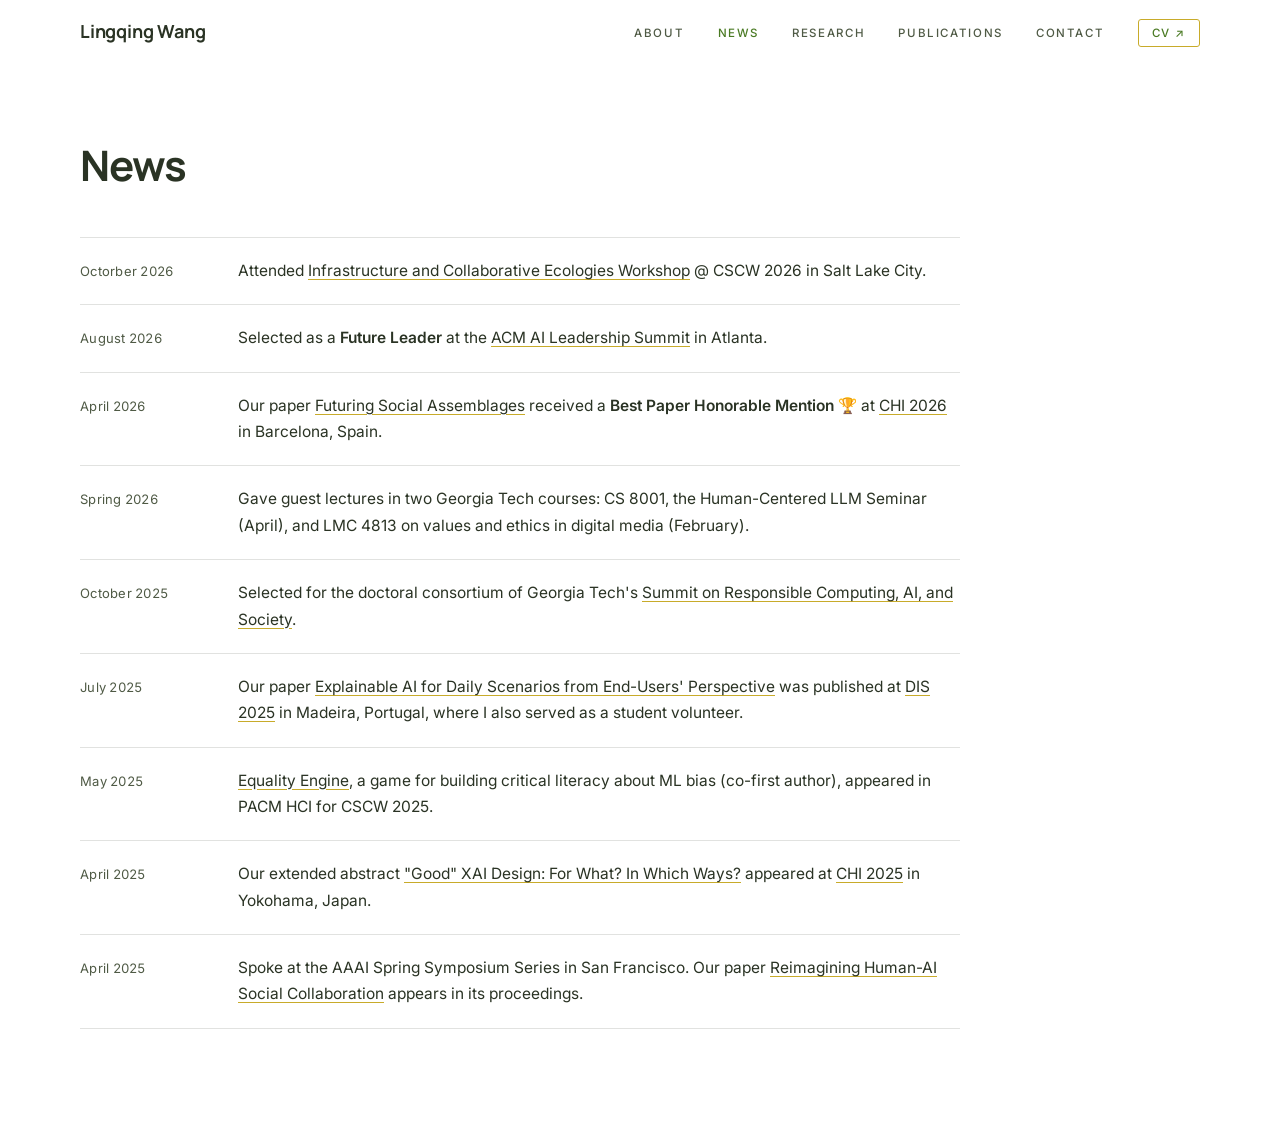
==== news.html @ 89594ce2 "Expand site: research, news and publication pages, new figures Add Research, News and Publications p" ====
<!DOCTYPE html>
<html lang="en">
<head>
  <meta charset="UTF-8">
  <meta name="viewport" content="width=device-width, initial-scale=1.0">
  <title>News · Lingqing Wang</title>
  <meta name="description" content="News and updates from Lingqing Wang, a Ph.D. student in Human-Centered Computing at Georgia Tech.">
  <link rel="icon" href="Images/favicon.svg" type="image/svg+xml">
  <link rel="preconnect" href="https://fonts.googleapis.com">
  <link rel="preconnect" href="https://fonts.gstatic.com" crossorigin>
  <link href="https://fonts.googleapis.com/css2?family=Manrope:wght@500;600;700&family=Inter:wght@400;500;600&display=swap" rel="stylesheet">
  <link rel="stylesheet" href="style.css">
  <script>document.documentElement.classList.add("js");</script>
</head>
<body>
  <a class="skip-link" href="#main">Skip to content</a>

  <!-- Navigation -->
  <header class="site-nav">
    <nav class="wrap nav-inner" aria-label="Main">
      <a href="index.html" class="nav-logo">Lingqing Wang</a>
      <button class="nav-toggle" type="button" aria-label="Open menu" aria-expanded="false" aria-controls="nav-links">
        <span></span><span></span><span></span>
      </button>
      <ul class="nav-links" id="nav-links">
        <li><a href="index.html#about">About</a></li>
        <li><a href="news.html" class="is-active" aria-current="page">News</a></li>
        <li><a href="research.html">Research</a></li>
        <li><a href="publications.html">Publications</a></li>
        <li><a href="index.html#contact">Contact</a></li>
        <li><a href="CV.pdf" class="nav-cv" target="_blank" rel="noopener">CV ↗</a></li>
      </ul>
    </nav>
  </header>

  <main id="main" class="subpage">

    <section id="news" class="section news">
      <div class="wrap">
        <h1 class="section-title" data-reveal>News</h1>
        <ul class="news-list" data-reveal>
          <li class="news-item">
            <span class="news-date">Octorber 2026</span>
            <p class="news-text">Attended <a href="https://cscw2026-infrastructure-workshop.github.io/" target="_blank" rel="noopener">Infrastructure and Collaborative Ecologies Workshop</a> @ CSCW 2026 in Salt Lake City.</p>
          </li>
          <li class="news-item">
            <span class="news-date">August 2026</span>
            <p class="news-text">Selected as a <strong>Future Leader</strong> at the <a href="https://aisummit26.acm.org/" target="_blank" rel="noopener">ACM AI Leadership Summit</a> in Atlanta.</p>
          </li>
          <li class="news-item">
            <span class="news-date">April 2026</span>
            <p class="news-text">Our paper <a href="Projects/project-social-assemblages.html">Futuring Social Assemblages</a> received a <strong>Best Paper Honorable Mention</strong> 🏆 at <a href="https://chi2026.acm.org/" target="_blank" rel="noopener">CHI 2026</a> in Barcelona, Spain.</p>
          </li>
          <li class="news-item">
            <span class="news-date">Spring 2026</span>
            <p class="news-text">Gave guest lectures in two Georgia Tech courses: CS 8001, the Human-Centered LLM Seminar (April), and LMC 4813 on values and ethics in digital media (February).</p>
          </li>
          <li class="news-item">
            <span class="news-date">October 2025</span>
            <p class="news-text">Selected for the doctoral consortium of Georgia Tech's <a href="https://rcais.github.io/" target="_blank" rel="noopener">Summit on Responsible Computing, AI, and Society</a>.</p>
          </li>
          <li class="news-item">
            <span class="news-date">July 2025</span>
            <p class="news-text">Our paper <a href="Projects/project-everyday-xai.html">Explainable AI for Daily Scenarios from End-Users' Perspective</a> was published at <a href="https://dis.acm.org/2025/" target="_blank" rel="noopener">DIS 2025</a> in Madeira, Portugal, where I also served as a student volunteer.</p>
          </li>
          <li class="news-item">
            <span class="news-date">May 2025</span>
            <p class="news-text"><a href="Projects/project-equality-engine.html">Equality Engine</a>, a game for building critical literacy about ML bias (co-first author), appeared in PACM HCI for CSCW 2025.</p>
          </li>
          <li class="news-item">
            <span class="news-date">April 2025</span>
            <p class="news-text">Our extended abstract <a href="Projects/project-good-xai.html">"Good" XAI Design: For What? In Which Ways?</a> appeared at <a href="https://chi2025.acm.org/" target="_blank" rel="noopener">CHI 2025</a> in Yokohama, Japan.</p>
          </li>
          <li class="news-item">
            <span class="news-date">April 2025</span>
            <p class="news-text">Spoke at the AAAI Spring Symposium Series in San Francisco. Our paper <a href="https://doi.org/10.1609/aaaiss.v5i1.35575" target="_blank" rel="noopener">Reimagining Human-AI Social Collaboration</a> appears in its proceedings.</p>
          </li>
        </ul>
      </div>
    </section>

  </main>

  <script src="script.js"></script>
</body>
</html>
---- style.css ----
/* ---------- Colour palette ----------
 * Colours live in Palettes/, one file per palette (matcha.css, autumn.css, taupe.css).
 * To switch palettes, change the file name in the @import below.
 * Also copy that palette's favicon (named in its header) over Images/favicon.svg.
 * To add a palette, copy a file in Palettes/, rename it, and edit the hex values.
 */
@import url("Palettes/matcha.css");

/*
 * Lingqing Wang — personal website
 * One stylesheet for the home page (index.html) and the project pages (Projects/*.html).
 * Fonts and layout sizes live in :root below; colours live in the palette file imported above.
 */

/* ---------- Tokens ---------- */
:root {
  --display: "Manrope", "Inter", system-ui, -apple-system, "Segoe UI", Roboto, sans-serif;
  --sans: "Inter", system-ui, -apple-system, "Segoe UI", Roboto, sans-serif;

  --wrap: 1120px;
  --wrap-narrow: 860px;
  --gutter: clamp(16px, 5vw, 56px);
  --section-y: clamp(72px, 9vw, 128px);
  --nav-h: 64px;
  --radius: 6px;
}

/* ---------- Base ---------- */
*,
*::before,
*::after { box-sizing: border-box; }

* { margin: 0; padding: 0; }

html {
  scroll-behavior: smooth;
  scroll-padding-top: calc(var(--nav-h) + 8px);
  -webkit-text-size-adjust: 100%;
}

body {
  background: var(--paper);
  color: var(--ink);
  font-family: var(--sans);
  font-size: 16px;
  line-height: 1.7;
  -webkit-font-smoothing: antialiased;
  -moz-osx-font-smoothing: grayscale;
  text-rendering: optimizeLegibility;
}

body.no-scroll { overflow: hidden; }

img,
svg { display: block; max-width: 100%; }

a { color: inherit; text-decoration: none; }

ul,
ol { list-style: none; }

strong { font-weight: 600; }

:focus-visible {
  outline: 2px solid var(--clay);
  outline-offset: 3px;
  border-radius: 2px;
}

.sr-only {
  position: absolute;
  width: 1px;
  height: 1px;
  overflow: hidden;
  clip: rect(0 0 0 0);
  white-space: nowrap;
}

.skip-link {
  position: absolute;
  left: 16px;
  top: -48px;
  z-index: 300;
  padding: 8px 14px;
  background: var(--dark);
  color: var(--paper);
  font-size: 13px;
  border-radius: 4px;
  transition: top 0.2s ease;
}
.skip-link:focus { top: 12px; }

.wrap {
  width: min(var(--wrap), 100% - 2 * var(--gutter));
  margin-inline: auto;
}

.wrap--narrow { width: min(var(--wrap-narrow), 100% - 2 * var(--gutter)); }

.section { padding-block: var(--section-y); }

.section--dark {
  background: var(--dark);
  color: var(--paper);
}

.section-title {
  font-family: var(--display);
  font-weight: 700;
  font-size: clamp(30px, 3.6vw, 42px);
  line-height: 1.15;
  letter-spacing: -0.025em;
  margin-bottom: clamp(32px, 4.5vw, 48px);
}

/* Links inside running text. Any link added to the About bio paragraphs
   gets this look automatically (the news window has its own style). */
.inline-link,
.about-text > p a {
  text-decoration: underline;
  text-decoration-color: var(--accent-line);
  text-decoration-thickness: 1px;
  text-underline-offset: 3px;
  transition: color 0.2s ease, text-decoration-color 0.2s ease;
}
.inline-link:hover,
.about-text > p a:hover {
  color: var(--clay);
  text-decoration-color: var(--clay);
}

/* ---------- Navigation ---------- */
.site-nav {
  position: fixed;
  inset: 0 0 auto;
  z-index: 200;
  height: var(--nav-h);
  background: color-mix(in srgb, var(--paper) 90%, transparent);
  -webkit-backdrop-filter: blur(10px);
  backdrop-filter: blur(10px);
  border-bottom: 1px solid transparent;
  transition: border-color 0.3s ease;
}
.site-nav.is-scrolled { border-bottom-color: var(--line); }

.nav-inner {
  height: 100%;
  display: flex;
  align-items: center;
  justify-content: space-between;
  gap: 24px;
}

.nav-logo {
  font-family: var(--display);
  font-size: 18px;
  font-weight: 700;
  letter-spacing: -0.01em;
  white-space: nowrap;
}

.nav-links {
  display: flex;
  align-items: center;
  gap: clamp(18px, 2.6vw, 34px);
}

.nav-links a {
  font-size: 11.5px;
  font-weight: 500;
  letter-spacing: 0.14em;
  text-transform: uppercase;
  color: var(--ink-soft);
  transition: color 0.2s ease;
}
.nav-links a:hover,
.nav-links a.is-active { color: var(--clay); }

.nav-links .nav-cv {
  padding: 6px 13px;
  border: 1px solid var(--accent-line);
  border-radius: 3px;
  color: var(--clay);
}
.nav-links .nav-cv:hover {
  background: var(--blush);
  color: var(--ink);
}

.nav-toggle {
  display: none;
  width: 40px;
  height: 40px;
  margin-right: -8px;
  border: 0;
  background: none;
  cursor: pointer;
  position: relative;
  z-index: 2;
}
.nav-toggle span {
  position: absolute;
  left: 10px;
  right: 10px;
  height: 1.5px;
  background: var(--ink);
  transition: transform 0.3s ease, opacity 0.2s ease, background 0.3s ease;
}
.nav-toggle span:nth-child(1) { top: 14px; }
.nav-toggle span:nth-child(2) { top: 19.5px; }
.nav-toggle span:nth-child(3) { top: 25px; }

/* ---------- About ---------- */
.about {
  padding-top: calc(var(--nav-h) + clamp(48px, 8vw, 104px));
  padding-bottom: var(--section-y);
}

.about-grid {
  display: grid;
  grid-template-columns: minmax(0, 1fr) 250px;
  gap: clamp(40px, 7vw, 96px);
  align-items: start;
}

.about-text p {
  font-size: 16.5px;
  line-height: 1.8;
  margin-bottom: 1.15em;
  max-width: 68ch;
}

.about-links {
  display: flex;
  flex-wrap: wrap;
  justify-content: center;
  gap: 10px 18px;
  margin-top: 18px;
}

.about-links a {
  font-size: 13px;
  letter-spacing: 0.02em;
  color: var(--ink-soft);
  padding-bottom: 2px;
  border-bottom: 1px solid var(--line);
  transition: color 0.2s ease, border-color 0.2s ease;
}
.about-links a:hover {
  color: var(--clay);
  border-color: var(--clay);
}
.about-links .about-link-accent { color: var(--clay); border-color: var(--accent-line); }

/* photo, caption and links stay together while the bio scrolls */
.about-side { position: sticky; top: calc(var(--nav-h) + 32px); }

.about-photo img {
  width: 100%;
  height: auto;
  aspect-ratio: 5 / 6;
  object-fit: cover;
  border-radius: 2px;
  background: var(--paper-deep);
}

.about-photo figcaption {
  margin-top: 16px;
  font-family: var(--display);
  font-size: 16px;
  font-weight: 700;
  letter-spacing: -0.01em;
  line-height: 1.35;
  text-align: center;
}
.about-photo figcaption span {
  display: block;
  font-family: var(--sans);
  font-size: 12px;
  letter-spacing: 0.08em;
  text-transform: uppercase;
  color: var(--ink-soft);
  margin-top: 6px;
}

/* ---------- News ---------- */
/* ---------- Standalone pages: News, Research, Publications ---------- */
.subpage > .section:first-child { padding-top: calc(var(--nav-h) + clamp(40px, 6vw, 80px)); }
.subpage > .section:only-child { min-height: 100vh; }
.subpage .news { border-top: 0; }

.news { border-top: 1px solid var(--line); }

.news-list { max-width: 880px; }

/* News scrolls inside its own box; edges fade where more items are hidden */
.news-scroll {
  max-width: 880px;
  max-height: 470px; /* ends partway through an item, so it reads as scrollable */
  overflow-y: auto;
  padding-right: 10px;
  scrollbar-width: thin;
  scrollbar-color: var(--sand) transparent;
  --fade: 56px;
}
.news-scroll:focus-visible { outline: 2px solid var(--clay); outline-offset: 6px; }
.news-scroll.can-scroll-down {
  -webkit-mask-image: linear-gradient(to bottom, #000 calc(100% - var(--fade)), transparent);
          mask-image: linear-gradient(to bottom, #000 calc(100% - var(--fade)), transparent);
}
.news-scroll.can-scroll-up {
  -webkit-mask-image: linear-gradient(to top, #000 calc(100% - var(--fade)), transparent);
          mask-image: linear-gradient(to top, #000 calc(100% - var(--fade)), transparent);
}
.news-scroll.can-scroll-up.can-scroll-down {
  -webkit-mask-image: linear-gradient(to bottom, transparent, #000 var(--fade), #000 calc(100% - var(--fade)), transparent);
          mask-image: linear-gradient(to bottom, transparent, #000 var(--fade), #000 calc(100% - var(--fade)), transparent);
}

.news-item {
  display: grid;
  grid-template-columns: 130px minmax(0, 1fr);
  gap: 28px;
  padding-block: 20px;
  border-bottom: 1px solid var(--line);
}
.news-item:first-child { border-top: 1px solid var(--line); }

.news-date {
  font-size: 13px;
  letter-spacing: 0.02em;
  color: var(--ink-soft);
  font-variant-numeric: tabular-nums;
  padding-top: 2px;
}

.news-text { font-size: 15.5px; line-height: 1.7; }
.news-text a {
  text-decoration: underline;
  text-decoration-color: var(--accent-line);
  text-underline-offset: 3px;
  transition: color 0.2s ease;
}
.news-text a:hover { color: var(--clay); }

/* ---------- News window in About (items load from news.html) ---------- */
.about-news { margin-top: clamp(32px, 4vw, 44px); max-width: 68ch; }
.about-news-head {
  display: flex;
  align-items: baseline;
  justify-content: space-between;
  gap: 16px;
  padding-bottom: 10px;
  border-bottom: 1px solid var(--line);
}
.about-news-title {
  font-family: var(--display);
  font-size: 18px;
  font-weight: 700;
  letter-spacing: -0.015em;
}
.about-news-all {
  font-size: 13px;
  color: var(--clay);
  border-bottom: 1px solid var(--accent-line);
  padding-bottom: 1px;
  transition: color 0.2s ease;
}
.about-news-all:hover { color: var(--clay-deep); }

.news-scroll--compact { max-height: 252px; --fade: 40px; }
.news-scroll--compact .news-item {
  grid-template-columns: 96px minmax(0, 1fr);
  gap: 16px;
  padding-block: 12px;
}
.news-scroll--compact .news-item:first-child { border-top: 0; }
.news-scroll--compact .news-date { font-size: 12.5px; }
.news-scroll--compact .news-text,
.about-text .news-fallback { font-size: 14.5px; line-height: 1.6; margin: 0; max-width: none; }
.about-text .news-fallback { padding-block: 12px; }

/* ---------- Research cards ---------- */
.project-grid {
  display: grid;
  grid-template-columns: repeat(2, minmax(0, 1fr));
  gap: clamp(20px, 3vw, 32px);
}

.project-card {
  display: flex;
  flex-direction: column;
  border: 1px solid var(--line-on-dark);
  border-radius: var(--radius);
  background: rgba(255, 255, 255, 0.045);
  overflow: hidden;
  transition: transform 0.35s ease, border-color 0.35s ease, background 0.35s ease;
}
.project-card:hover,
.project-card:focus-visible {
  transform: translateY(-4px);
  border-color: color-mix(in srgb, var(--blush) 55%, transparent);
  background: rgba(255, 255, 255, 0.07);
}

.card-visual {
  aspect-ratio: 16 / 10;
  background: var(--paper);
  overflow: hidden;
}
.card-visual img {
  width: 100%;
  height: 100%;
  object-fit: cover;
  transition: transform 0.6s ease;
}
.project-card:hover .card-visual img { transform: scale(1.03); }

.card-body {
  flex: 1;
  display: flex;
  flex-direction: column;
  gap: 14px;
  padding: 24px 28px 28px;
}

.card-title {
  font-family: var(--display);
  font-size: clamp(18px, 1.6vw, 21px);
  font-weight: 700;
  letter-spacing: -0.015em;
  line-height: 1.3;
  color: var(--paper);
}

.card-summary {
  font-size: 14.5px;
  line-height: 1.65;
  color: var(--sand);
}

.card-more {
  margin-top: auto;
  padding-top: 6px;
  font-size: 11.5px;
  font-weight: 500;
  letter-spacing: 0.12em;
  text-transform: uppercase;
  color: var(--blush);
}
.card-more::after {
  content: " →";
  display: inline-block;
  transition: transform 0.3s ease;
}
.project-card:hover .card-more::after { transform: translateX(4px); }

/* first card spans the grid, image beside text */
.project-card--featured {
  grid-column: 1 / -1;
  flex-direction: row;
}
.project-card--featured .card-visual {
  flex: 0 0 54%;
  aspect-ratio: auto;
  min-height: 340px;
  background: #fff;
}
.project-card--featured .card-visual img { object-fit: contain; }
.project-card--featured .card-body {
  justify-content: center;
  padding: clamp(28px, 3vw, 40px);
}
.project-card--featured .card-title { font-size: clamp(21px, 2.1vw, 26px); }
.project-card--reverse { flex-direction: row-reverse; }
.project-card--featured .card-visual--board {
  background: var(--paper);
  padding: clamp(12px, 2vw, 22px);
}

/* meta row: year · organisation pills · award (cards and project pages) */
.project-meta {
  display: flex;
  flex-wrap: wrap;
  align-items: center;
  gap: 8px;
}

.meta-year {
  font-size: 11.5px;
  font-weight: 500;
  letter-spacing: 0.1em;
  color: var(--sand);
  margin-right: 4px;
}

.meta-pill {
  font-size: 11.5px;
  padding: 3px 10px;
  border-radius: 999px;
  background: color-mix(in srgb, var(--blush) 14%, transparent);
  color: var(--blush);
}

.meta-award {
  font-size: 11.5px;
  font-weight: 600;
  padding: 3px 10px;
  border-radius: 999px;
  background: var(--blush);
  color: var(--ink);
}

.tag-list {
  display: flex;
  flex-wrap: wrap;
  gap: 6px;
}
.tag {
  font-size: 11.5px;
  padding: 4px 10px;
  border-radius: 999px;
  background: color-mix(in srgb, var(--paper) 8%, transparent);
  color: var(--sand);
}

/* ---------- Publications ---------- */
.pub-year-group {
  display: grid;
  grid-template-columns: 110px minmax(0, 1fr);
  gap: 32px;
  padding-block: 34px;
  border-top: 1px solid var(--line);
}
.pub-year-group:last-child { border-bottom: 1px solid var(--line); }

.pub-year {
  font-family: var(--display);
  font-size: 22px;
  font-weight: 700;
  letter-spacing: -0.02em;
  line-height: 1.1;
  color: var(--stone);
}

.pub-list {
  display: flex;
  flex-direction: column;
  gap: 28px;
}

.pub-title {
  font-size: 15.5px;
  font-weight: 500;
  line-height: 1.45;
}
.pub-title a { transition: color 0.2s ease; }
.pub-title a:hover { color: var(--clay); }

.pub-authors {
  font-size: 14px;
  color: var(--ink-soft);
  margin-top: 4px;
}
.pub-authors .me { color: var(--ink); font-weight: 600; }

.pub-venue {
  font-size: 12.5px;
  font-weight: 500;
  letter-spacing: 0.04em;
  color: var(--clay);
  margin-top: 4px;
}
.pub-note {
  margin-left: 8px;
  font-weight: 400;
  letter-spacing: 0;
  color: var(--ink-soft);
}

.pub-award {
  display: inline-block;
  margin-bottom: 8px;
  padding: 3px 10px;
  border-radius: 999px;
  font-size: 11.5px;
  font-weight: 600;
  background: color-mix(in srgb, var(--blush) 32%, transparent);
  color: var(--clay-deep);
}

.pub-links {
  display: flex;
  flex-wrap: wrap;
  gap: 6px 16px;
  margin-top: 8px;
}
.pub-links a {
  font-size: 12px;
  letter-spacing: 0.04em;
  color: var(--ink-soft);
  border-bottom: 1px solid var(--line);
  transition: color 0.2s ease, border-color 0.2s ease;
}
.pub-links a:hover { color: var(--clay); border-color: var(--clay); }

/* ---------- Contact ---------- */
.contact { text-align: center; }

.contact-title {
  font-family: var(--display);
  font-weight: 700;
  font-size: clamp(32px, 4.4vw, 48px);
  letter-spacing: -0.03em;
  line-height: 1.1;
}

.contact-sub {
  max-width: 540px;
  margin: 20px auto 30px;
  color: var(--sand);
}

.contact-email {
  display: inline-block;
  font-size: 17px;
  letter-spacing: 0.02em;
  padding-bottom: 4px;
  border-bottom: 1px solid var(--blush);
  transition: color 0.2s ease;
}
.contact-email:hover { color: var(--blush); }

.contact-links {
  display: flex;
  flex-wrap: wrap;
  justify-content: center;
  gap: 8px 18px;
  margin-top: 30px;
  font-size: 13px;
  color: var(--sand);
}
.contact-links a:hover { color: var(--blush); }

.site-footer {
  margin-top: clamp(56px, 8vw, 96px);
  font-size: 12px;
  letter-spacing: 0.04em;
  color: var(--sand);
}
.site-footer a {
  text-decoration: underline;
  text-decoration-color: var(--line-on-dark);
  text-underline-offset: 3px;
  transition: color 0.2s ease, text-decoration-color 0.2s ease;
}
.site-footer a:hover {
  color: var(--blush);
  text-decoration-color: var(--blush);
}

/* ---------- Project pages ---------- */
.project-page {
  padding-top: calc(var(--nav-h) + clamp(40px, 6vw, 72px));
  padding-bottom: var(--section-y);
}

.back-link {
  display: inline-block;
  margin-bottom: 34px;
  font-size: 13px;
  letter-spacing: 0.02em;
  color: var(--ink-soft);
  transition: color 0.2s ease;
}
.back-link:hover { color: var(--clay); }

.project-page .meta-year { color: var(--ink-soft); }
.project-page .meta-pill { background: color-mix(in srgb, var(--ink) 7%, transparent); color: var(--ink); }
.project-page .meta-award { background: color-mix(in srgb, var(--blush) 40%, transparent); color: var(--clay-deep); }

.project-page-title {
  font-family: var(--display);
  font-weight: 700;
  font-size: clamp(28px, 3.6vw, 40px);
  line-height: 1.2;
  letter-spacing: -0.025em;
  margin: 18px 0 22px;
}

.project-hook {
  font-size: clamp(17px, 1.7vw, 19.5px);
  line-height: 1.65;
  color: var(--ink-soft);
  max-width: 64ch;
}
.project-hook strong { color: var(--ink); }

.project-figure {
  margin: clamp(36px, 5vw, 52px) 0 clamp(44px, 6vw, 64px);
}
.project-figure .figure-frame {
  background: var(--card);
  border: 1px solid var(--line);
  border-radius: 8px;
  padding: clamp(12px, 3vw, 28px);
}
.project-figure img { width: 100%; height: auto; }
.project-figure--compact { margin: 4px 0 clamp(28px, 4vw, 40px); }
.detail-section > p + .project-figure { margin-top: 24px; }
.project-figure figcaption {
  margin-top: 14px;
  font-size: 13px;
  line-height: 1.6;
  color: var(--ink-soft);
  text-align: center;
}

.detail-section + .detail-section { margin-top: clamp(40px, 5vw, 56px); }

.detail-label {
  font-family: var(--sans);
  font-size: 12.5px;
  font-weight: 600;
  letter-spacing: 0.14em;
  text-transform: uppercase;
  color: var(--clay);
  margin-bottom: 20px;
}

.detail-section p { font-size: 16px; line-height: 1.75; }
.detail-section p + p { margin-top: 1em; }

/* numbered study timeline */
.method-flow { counter-reset: step; }

.method-step {
  counter-increment: step;
  position: relative;
  padding: 3px 0 28px 56px;
  font-size: 15.5px;
  line-height: 1.65;
}
.method-step:last-child { padding-bottom: 0; }

.method-step::before {
  content: counter(step, decimal-leading-zero);
  position: absolute;
  left: 0;
  top: 0;
  width: 32px;
  height: 32px;
  display: grid;
  place-items: center;
  border-radius: 50%;
  background: color-mix(in srgb, var(--blush) 40%, transparent);
  color: var(--clay-deep);
  font-size: 11.5px;
  font-weight: 600;
  letter-spacing: 0.02em;
}
.method-step::after {
  content: "";
  position: absolute;
  left: 15.5px;
  top: 38px;
  bottom: 6px;
  width: 1px;
  background: var(--line);
}
.method-step:last-child::after { display: none; }

.method-step strong { display: block; font-size: 16px; margin-bottom: 2px; }

.method-n {
  display: inline-block;
  margin-top: 10px;
  padding: 4px 11px;
  border-radius: 999px;
  font-size: 12.5px;
  font-weight: 500;
  background: color-mix(in srgb, var(--blush) 28%, transparent);
  color: var(--clay-deep);
}

/* findings as small cards */
.detail-section > p + .finding-grid { margin-top: 20px; }
.finding-grid {
  display: grid;
  grid-template-columns: repeat(2, minmax(0, 1fr));
  gap: 16px;
}
.finding-grid--3 { grid-template-columns: repeat(3, minmax(0, 1fr)); }
.finding {
  padding: 20px 22px 22px;
  border: 1px solid var(--line);
  border-radius: 8px;
  background: var(--card);
}
.finding h3 {
  font-family: var(--display);
  font-size: 16.5px;
  font-weight: 700;
  letter-spacing: -0.01em;
  line-height: 1.3;
  margin-bottom: 8px;
}
.finding p { font-size: 14.5px; line-height: 1.65; color: var(--ink-soft); }

/* central research questions, each followed by its answer */
.question {
  padding-left: clamp(18px, 2.5vw, 26px);
  border-left: 3px solid var(--accent-line);
}
.question + .question { margin-top: clamp(32px, 4vw, 44px); }
.question-num {
  display: block;
  font-size: 12px;
  font-weight: 600;
  letter-spacing: 0.12em;
  text-transform: uppercase;
  color: var(--stone);
}
.question-text {
  font-family: var(--display);
  font-size: clamp(21px, 2.3vw, 25px);
  font-weight: 700;
  letter-spacing: -0.015em;
  line-height: 1.3;
  margin: 6px 0 14px;
}
.question > p + .finding-grid { margin-top: 20px; }

.impact-list li {
  position: relative;
  padding-left: 24px;
  font-size: 15.5px;
  line-height: 1.7;
}
.impact-list li + li { margin-top: 12px; }
.impact-list li::before {
  content: "";
  position: absolute;
  left: 2px;
  top: 0.68em;
  width: 7px;
  height: 7px;
  border-radius: 50%;
  background: var(--accent-line);
}
.stat { color: var(--clay); font-weight: 600; }

.detail-section > p + .method-flow { margin-top: 24px; }
.detail-section > p + .impact-list { margin-top: 16px; }

/* horizontal bar chart built in HTML (one series; values at the bar tips) */
.risk-chart { display: grid; gap: 22px; }
.risk-chart .risk-chart-title { font-size: 14px; font-weight: 600; line-height: 1.4; }
.risk-chart-title span {
  display: block;
  margin-top: 2px;
  font-size: 12.5px;
  font-weight: 400;
  color: var(--ink-soft);
}
.risk-group-label {
  margin-bottom: 6px;
  font-family: var(--sans);
  font-size: 11px;
  font-weight: 600;
  letter-spacing: 0.12em;
  text-transform: uppercase;
  color: var(--stone);
}
.risk-row {
  display: grid;
  grid-template-columns: 190px minmax(0, 1fr);
  align-items: center;
  gap: 14px;
  min-height: 30px;
}
.risk-name { font-size: 14px; line-height: 1.35; }
.risk-track {
  display: flex;
  align-items: center;
  gap: 8px;
  height: 100%;
  min-height: 30px;
  border-left: 1px solid var(--stone);
}
.risk-bar {
  flex: none;
  width: calc((100% - 36px) * var(--v) / 44);
  height: 16px;
  border-radius: 0 4px 4px 0;
  background: var(--accent-line);
}
.risk-value {
  font-size: 13px;
  font-weight: 600;
  font-variant-numeric: tabular-nums;
}

/* safety features grouped by when they act, tagged with the cue each uses */
.feature-map {
  display: grid;
  grid-template-columns: 1.25fr 1fr 1fr;
  gap: 16px;
}
.feature-col {
  padding: 16px 16px 18px;
  border: 1px solid var(--line);
  border-radius: 8px;
  background: var(--paper);
}
.feature-col-title {
  margin-bottom: 12px;
  font-family: var(--display);
  font-size: 16px;
  font-weight: 700;
  letter-spacing: -0.01em;
  line-height: 1.3;
}
.feature-col-title span {
  display: block;
  margin-bottom: 2px;
  font-family: var(--sans);
  font-size: 11px;
  font-weight: 600;
  letter-spacing: 0.12em;
  text-transform: uppercase;
  color: var(--clay);
}
.feature-col li {
  display: flex;
  flex-wrap: wrap;
  align-items: center;
  justify-content: space-between;
  gap: 4px 10px;
  padding-block: 7px;
  border-top: 1px solid var(--line);
  font-size: 13.5px;
  line-height: 1.35;
}
.cue {
  flex: none;
  padding: 2px 9px;
  border: 1px solid var(--line);
  border-radius: 999px;
  font-size: 11.5px;
  color: var(--ink-soft);
}
.cue--key {
  border-color: transparent;
  background: color-mix(in srgb, var(--blush) 40%, transparent);
  color: var(--clay-deep);
  font-weight: 600;
}
.cue--none { border-style: dashed; color: var(--stone); }
.feature-map .feature-tally {
  grid-column: 1 / -1;
  font-size: 14.5px;
  line-height: 1.6;
  text-align: center;
}
.feature-tally strong { color: var(--clay); }

.project-links {
  display: flex;
  flex-wrap: wrap;
  gap: 12px;
  margin-top: clamp(40px, 5vw, 56px);
}

.btn {
  display: inline-flex;
  align-items: center;
  gap: 6px;
  padding: 11px 20px;
  border: 1px solid var(--dark);
  border-radius: 999px;
  font-size: 13px;
  font-weight: 500;
  letter-spacing: 0.03em;
  transition: background 0.2s ease, color 0.2s ease, border-color 0.2s ease;
}
.btn:hover { background: var(--dark); color: var(--paper); }
.btn--solid { background: var(--dark); color: var(--paper); }
.btn--solid:hover { background: var(--clay); border-color: var(--clay); }

.cite-block {
  position: relative;
  padding: 18px 20px;
  padding-right: 92px;
  border: 1px solid var(--line);
  border-radius: 8px;
  background: var(--card);
  font-size: 14px;
  line-height: 1.65;
  color: var(--ink-soft);
}
.cite-copy {
  position: absolute;
  top: 14px;
  right: 14px;
  padding: 5px 12px;
  border: 1px solid var(--line);
  border-radius: 999px;
  background: var(--paper);
  font: 500 12px/1.4 var(--sans);
  color: var(--ink);
  cursor: pointer;
  transition: border-color 0.2s ease, color 0.2s ease;
}
.cite-copy:hover { border-color: var(--clay); color: var(--clay); }

.related-list li + li { margin-top: 10px; }
.related-list a {
  font-size: 15px;
  text-decoration: underline;
  text-decoration-color: var(--accent-line);
  text-underline-offset: 3px;
}
.related-list a:hover { color: var(--clay); }
.related-list span { display: block; font-size: 13px; color: var(--ink-soft); }

.project-pager {
  display: flex;
  justify-content: space-between;
  gap: 24px;
  margin-top: clamp(56px, 7vw, 80px);
  padding-top: 26px;
  border-top: 1px solid var(--line);
  font-size: 14px;
}
.project-pager a { max-width: 46%; transition: color 0.2s ease; }
.project-pager a:hover { color: var(--clay); }
.project-pager small {
  display: block;
  font-size: 11.5px;
  letter-spacing: 0.12em;
  text-transform: uppercase;
  color: var(--ink-soft);
  margin-bottom: 4px;
}
.project-pager .next { margin-left: auto; text-align: right; }

/* ---------- Scroll reveal (only when JS is running) ---------- */
.js [data-reveal] {
  opacity: 0;
  transform: translateY(16px);
  transition: opacity 0.7s ease, transform 0.7s ease;
}
.js [data-reveal].is-visible { opacity: 1; transform: none; }

@media (prefers-reduced-motion: reduce) {
  html { scroll-behavior: auto; }
  .js [data-reveal] { opacity: 1; transform: none; transition: none; }
  .project-card,
  .card-visual img { transition: none; }
}

/* ---------- Responsive ---------- */
@media (max-width: 900px) {
  .about-grid { grid-template-columns: minmax(0, 1fr) 210px; }
}

@media (max-width: 820px) {
  .nav-toggle { display: block; }

  /* The nav's backdrop-filter makes it the containing block for fixed children,
     so the overlay gets an explicit viewport size. */
  .nav-links {
    position: fixed;
    top: 0;
    left: 0;
    width: 100%;
    height: 100vh;
    height: 100dvh;
    flex-direction: column;
    justify-content: center;
    gap: 30px;
    background: var(--dark);
    opacity: 0;
    visibility: hidden;
    transition: opacity 0.3s ease, visibility 0.3s ease;
  }
  .nav-links a { font-size: 14px; color: var(--sand); }
  .nav-links a:hover,
  .nav-links a.is-active { color: var(--blush); }
  .nav-links .nav-cv { color: var(--blush); }

  .site-nav.is-open .nav-links { opacity: 1; visibility: visible; }
  .site-nav.is-open .nav-toggle span { background: var(--paper); }
  .site-nav.is-open .nav-toggle span:nth-child(1) { transform: translateY(5.5px) rotate(45deg); }
  .site-nav.is-open .nav-toggle span:nth-child(2) { opacity: 0; }
  .site-nav.is-open .nav-toggle span:nth-child(3) { transform: translateY(-5.5px) rotate(-45deg); }
  .site-nav.is-open .nav-logo { color: var(--paper); position: relative; z-index: 2; }

  .about-grid { grid-template-columns: 1fr; gap: 36px; }
  .about-side { position: static; order: -1; }
  .about-photo img { display: block; width: min(220px, 60%); margin-inline: auto; }

  .project-grid { grid-template-columns: 1fr; }
  .finding-grid--3 { grid-template-columns: 1fr; }
  .feature-map { grid-template-columns: 1fr; }
  .project-card--featured { flex-direction: column; }
  .project-card--featured .card-visual { flex: none; aspect-ratio: 16 / 10; min-height: 0; }
}

@media (max-width: 640px) {
  .news-item { grid-template-columns: 1fr; gap: 4px; padding-block: 18px; }
  .news-scroll--compact .news-item { grid-template-columns: 1fr; gap: 2px; }
  .pub-year-group { grid-template-columns: 1fr; gap: 18px; padding-block: 28px; }
  .pub-year { font-size: 20px; }
  .card-body { padding: 20px 20px 24px; }
  .finding-grid { grid-template-columns: 1fr; }
  .risk-row { grid-template-columns: 1fr; gap: 2px; padding-top: 6px; }
  .risk-track { min-height: 24px; }
  .method-step { padding-left: 48px; }
  .cite-block { padding-right: 20px; padding-bottom: 56px; }
  .cite-copy { top: auto; bottom: 14px; }
  .project-pager { flex-direction: column; }
  .project-pager a { max-width: none; }
}
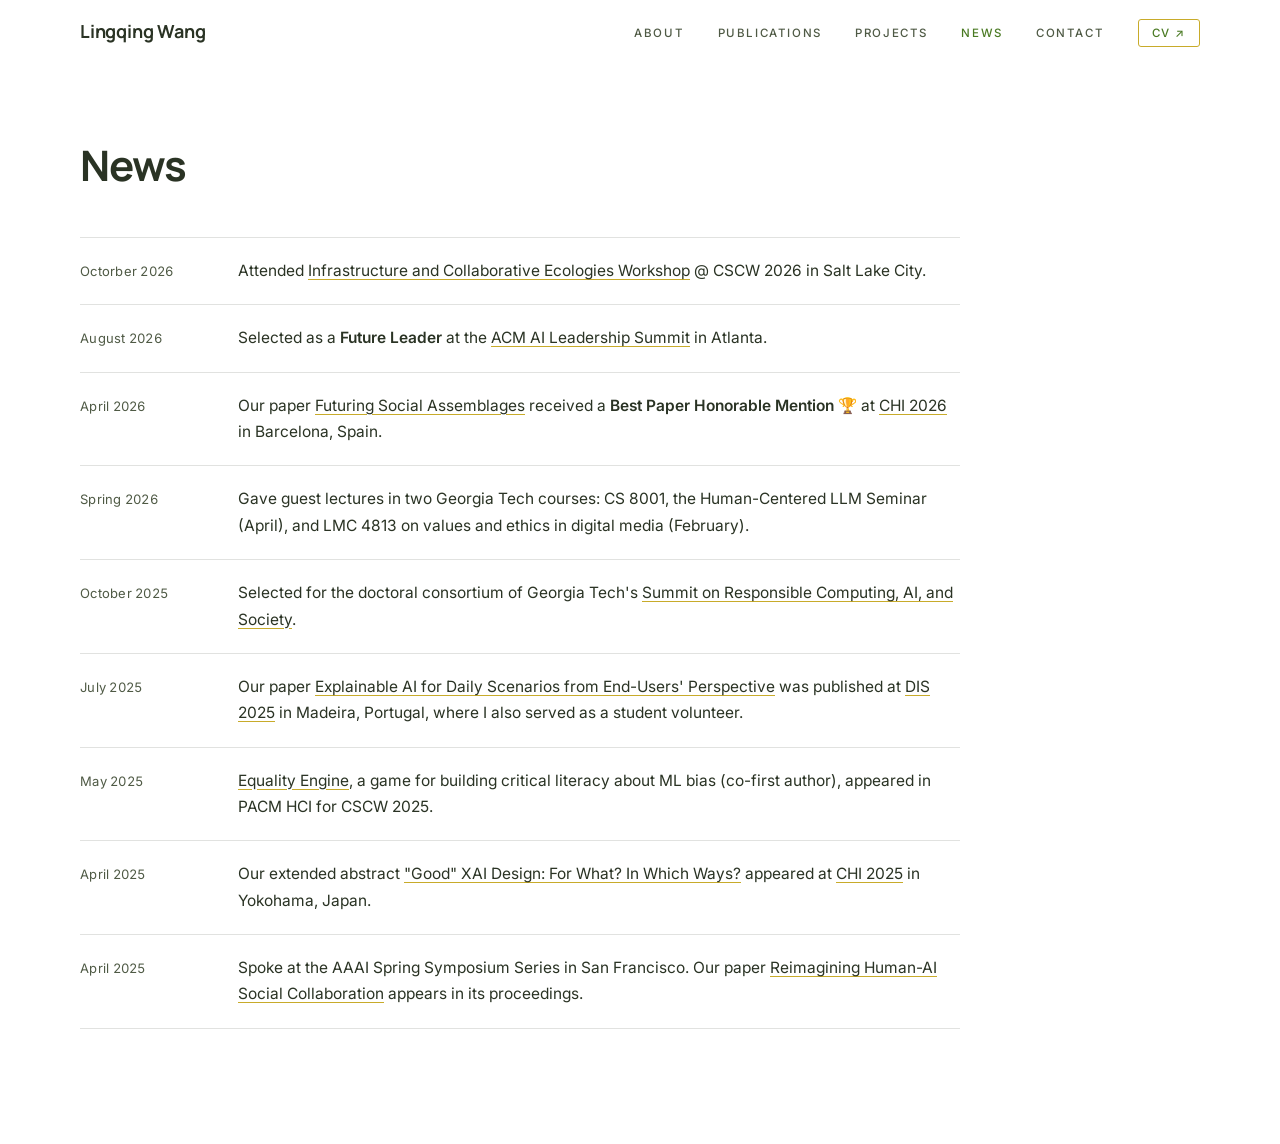
==== commit 74eb72b3: "Use the home page's nav order on every page About, Publications, Projects, News, Contact, with "Rese" ====
--- a/news.html
+++ b/news.html
@@ -24,9 +24,9 @@
       </button>
       <ul class="nav-links" id="nav-links">
         <li><a href="index.html#about">About</a></li>
+        <li><a href="publications.html">Publications</a></li>
+        <li><a href="research.html">Projects</a></li>
         <li><a href="news.html" class="is-active" aria-current="page">News</a></li>
-        <li><a href="research.html">Research</a></li>
-        <li><a href="publications.html">Publications</a></li>
         <li><a href="index.html#contact">Contact</a></li>
         <li><a href="CV.pdf" class="nav-cv" target="_blank" rel="noopener">CV ↗</a></li>
       </ul>
